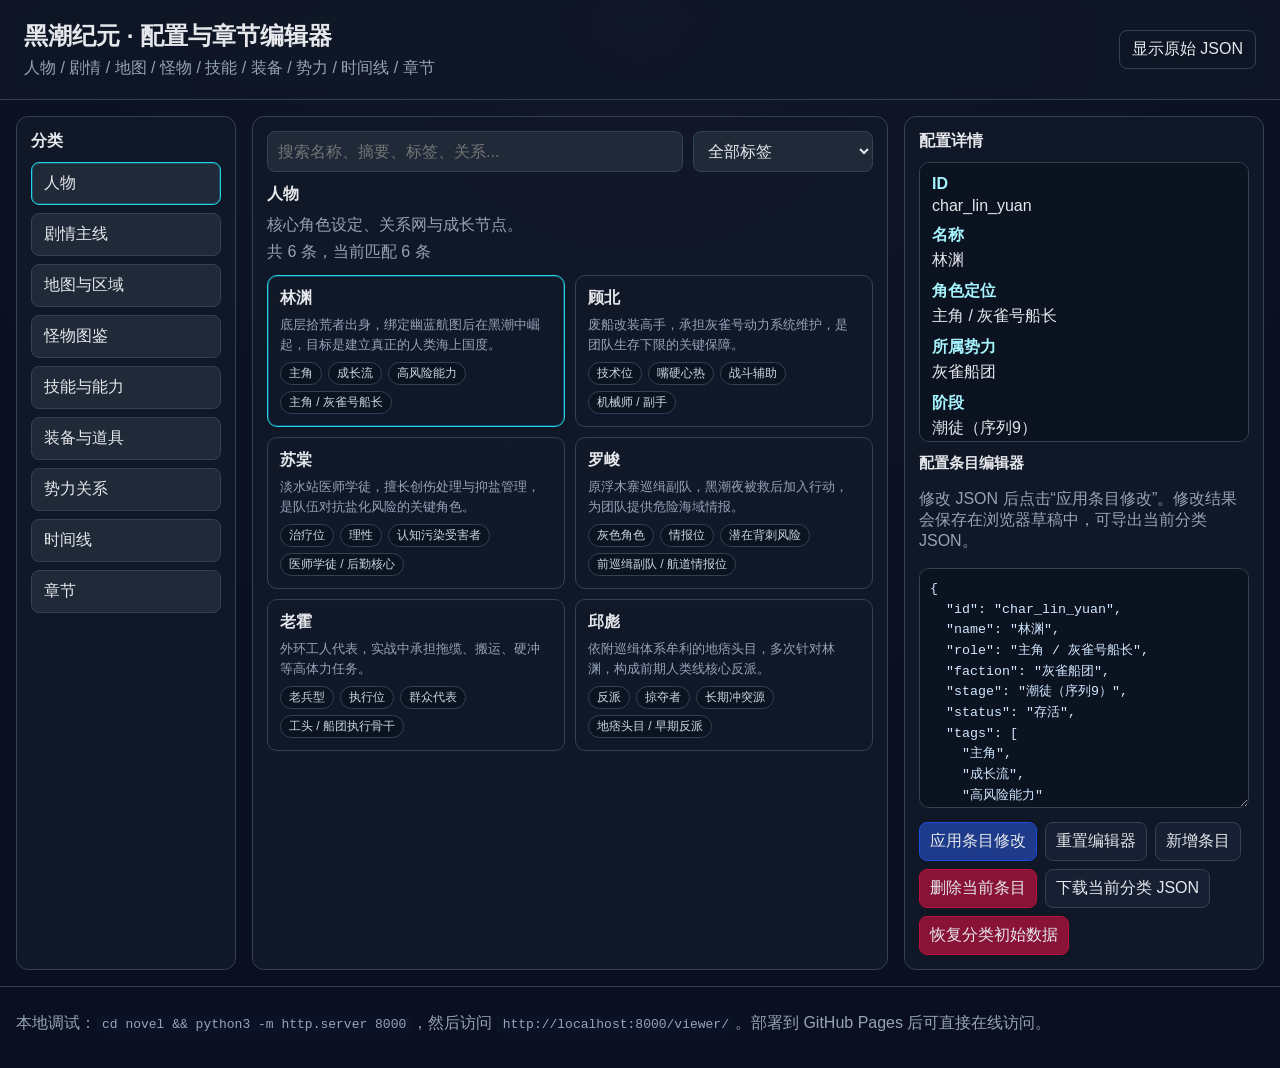
==== viewer/index.html @ f43b2234 "deploy: 324c08c429ba3ae05eafd2ba37b815612830734d" ====
<!doctype html>
<html lang="zh-CN">
  <head>
    <meta charset="UTF-8" />
    <meta name="viewport" content="width=device-width, initial-scale=1.0" />
    <title>黑潮纪元 - 世界观配置与章节编辑器</title>
    <link rel="stylesheet" href="./styles.css" />
  </head>
  <body>
    <header class="topbar">
      <div>
        <h1>黑潮纪元 · 配置与章节编辑器</h1>
        <p>人物 / 剧情 / 地图 / 怪物 / 技能 / 装备 / 势力 / 时间线 / 章节</p>
      </div>
      <button id="toggleRawBtn" class="ghost-btn">显示原始 JSON</button>
    </header>

    <main class="layout">
      <aside class="sidebar">
        <h2>分类</h2>
        <nav id="categoryTabs" class="tabs"></nav>
      </aside>

      <section class="content">
        <section class="controls">
          <input
            id="searchInput"
            type="search"
            placeholder="搜索名称、摘要、标签、关系..."
          />
          <select id="tagSelect">
            <option value="">全部标签</option>
          </select>
        </section>

        <section class="meta">
          <h2 id="datasetTitle">加载中...</h2>
          <p id="datasetDesc"></p>
          <p id="datasetCount"></p>
        </section>

        <section id="cardsContainer" class="cards"></section>
      </section>

      <aside class="detail">
        <h2 id="detailTitle">详情</h2>
        <div id="detailPanel" class="detail-panel">
          <p class="muted">点击左侧卡片查看详情</p>
        </div>
        <section id="previewSection" class="preview-section hidden">
          <h3>章节预览</h3>
          <div id="previewPanel" class="preview-panel"></div>
        </section>
        <section class="editor-section">
          <h3 id="editorTitle">编辑器</h3>
          <p id="editorHint" class="muted">
            你可以在此修改配置条目或章节正文。配置修改仅在浏览器内生效，可导出保存。
          </p>
          <textarea
            id="editorTextarea"
            class="editor-textarea"
            spellcheck="false"
            placeholder="选择左侧条目后开始编辑..."
          ></textarea>
          <div id="editorButtons" class="editor-buttons"></div>
        </section>
        <pre id="rawPanel" class="raw-panel hidden"></pre>
      </aside>
    </main>

    <footer class="footer">
      <p>
        本地调试：<code>cd novel && python3 -m http.server 8000</code>，然后访问
        <code>http://localhost:8000/viewer/</code>。部署到 GitHub Pages 后可直接在线访问。
      </p>
    </footer>

    <script src="./app.js" defer></script>
  </body>
</html>
---- viewer/styles.css ----
:root {
  color-scheme: dark;
  --bg: #0f172a;
  --panel: #111827;
  --panel-2: #1f2937;
  --text: #e5e7eb;
  --muted: #94a3b8;
  --primary: #22d3ee;
  --primary-2: #06b6d4;
  --danger: #fb7185;
  --line: #334155;
}

* {
  box-sizing: border-box;
}

body {
  margin: 0;
  font-family: "Segoe UI", "PingFang SC", "Microsoft YaHei", sans-serif;
  background: radial-gradient(circle at top, #111827, #0b1020 60%);
  color: var(--text);
}

.topbar {
  display: flex;
  justify-content: space-between;
  align-items: center;
  padding: 20px 24px;
  border-bottom: 1px solid var(--line);
  background: rgba(17, 24, 39, 0.7);
  backdrop-filter: blur(6px);
}

.topbar h1 {
  margin: 0;
  font-size: 24px;
}

.topbar p {
  margin: 6px 0 0;
  color: var(--muted);
}

.layout {
  display: grid;
  grid-template-columns: 220px 1fr 360px;
  gap: 16px;
  padding: 16px;
  min-height: calc(100vh - 140px);
}

.sidebar,
.content,
.detail {
  background: rgba(17, 24, 39, 0.9);
  border: 1px solid var(--line);
  border-radius: 12px;
  padding: 14px;
}

.sidebar h2,
.detail h2,
.meta h2 {
  margin: 0 0 10px;
  font-size: 16px;
}

.tabs {
  display: flex;
  flex-direction: column;
  gap: 8px;
}

.tab-btn {
  border: 1px solid var(--line);
  background: var(--panel-2);
  color: var(--text);
  border-radius: 8px;
  padding: 10px 12px;
  text-align: left;
  cursor: pointer;
}

.tab-btn:hover {
  border-color: var(--primary-2);
}

.tab-btn.active {
  border-color: var(--primary);
  box-shadow: 0 0 0 1px rgba(34, 211, 238, 0.25) inset;
}

.controls {
  display: grid;
  grid-template-columns: 1fr 180px;
  gap: 10px;
  margin-bottom: 12px;
}

input,
select,
button {
  font: inherit;
}

input,
select {
  border: 1px solid var(--line);
  background: var(--panel-2);
  color: var(--text);
  border-radius: 8px;
  padding: 10px;
}

.meta {
  margin-bottom: 12px;
}

.meta p {
  margin: 6px 0;
  color: var(--muted);
}

.cards {
  display: grid;
  grid-template-columns: repeat(auto-fill, minmax(220px, 1fr));
  gap: 10px;
}

.card {
  border: 1px solid var(--line);
  border-radius: 10px;
  background: linear-gradient(180deg, #111827, #0f172a);
  padding: 12px;
  cursor: pointer;
}

.card:hover {
  border-color: var(--primary-2);
}

.card.active {
  border-color: var(--primary);
  box-shadow: 0 0 0 1px rgba(34, 211, 238, 0.3) inset;
}

.card h3 {
  margin: 0 0 6px;
  font-size: 16px;
}

.card p {
  margin: 0 0 8px;
  color: var(--muted);
  font-size: 13px;
  line-height: 1.5;
}

.chips {
  display: flex;
  flex-wrap: wrap;
  gap: 6px;
}

.chip {
  display: inline-block;
  font-size: 12px;
  padding: 2px 8px;
  border-radius: 999px;
  border: 1px solid var(--line);
  color: #cbd5e1;
  background: #0b1220;
}

.detail-panel {
  border: 1px solid var(--line);
  border-radius: 10px;
  padding: 12px;
  background: #0b1220;
  max-height: 280px;
  overflow: auto;
}

.detail-row {
  margin-bottom: 10px;
}

.detail-row strong {
  display: block;
  margin-bottom: 4px;
  color: #a5f3fc;
}

.detail-row ul {
  margin: 0;
  padding-left: 18px;
}

.raw-panel {
  border: 1px solid var(--line);
  border-radius: 10px;
  padding: 10px;
  margin-top: 10px;
  background: #0a0f1d;
  color: #d1d5db;
  max-height: 320px;
  overflow: auto;
  font-size: 12px;
}

.preview-section {
  margin-top: 12px;
}

.preview-section h3,
.editor-section h3 {
  margin: 0 0 8px;
  font-size: 15px;
}

.preview-panel {
  border: 1px solid var(--line);
  border-radius: 10px;
  padding: 12px;
  background: #0a1325;
  max-height: 280px;
  overflow: auto;
  line-height: 1.68;
}

.preview-panel h1,
.preview-panel h2,
.preview-panel h3,
.preview-panel h4 {
  margin: 12px 0 8px;
}

.preview-panel p {
  margin: 8px 0;
}

.preview-panel pre {
  background: #020617;
  border: 1px solid #1e293b;
  border-radius: 8px;
  padding: 10px;
  overflow: auto;
}

.preview-panel blockquote {
  border-left: 3px solid var(--primary-2);
  margin: 8px 0;
  padding: 4px 10px;
  color: #cbd5e1;
}

.editor-section {
  margin-top: 12px;
}

.editor-textarea {
  width: 100%;
  min-height: 240px;
  resize: vertical;
  border: 1px solid var(--line);
  border-radius: 10px;
  background: #0b1220;
  color: #d1e7ff;
  padding: 10px;
  line-height: 1.55;
  font-family: ui-monospace, SFMono-Regular, Menlo, Consolas, "Liberation Mono",
    monospace;
}

.editor-buttons {
  display: flex;
  flex-wrap: wrap;
  gap: 8px;
  margin-top: 10px;
}

.editor-buttons button {
  border: 1px solid var(--line);
  background: #172033;
  color: var(--text);
  border-radius: 8px;
  padding: 8px 10px;
  cursor: pointer;
}

.editor-buttons button:hover {
  border-color: var(--primary-2);
}

.editor-buttons .primary {
  border-color: #1d4ed8;
  background: #1e3a8a;
}

.editor-buttons .danger {
  border-color: #be123c;
  background: #881337;
}

.muted {
  color: var(--muted);
}

.hidden {
  display: none;
}

.ghost-btn {
  border: 1px solid var(--line);
  background: transparent;
  color: var(--text);
  border-radius: 8px;
  padding: 8px 12px;
  cursor: pointer;
}

.ghost-btn:hover {
  border-color: var(--primary-2);
}

.footer {
  border-top: 1px solid var(--line);
  padding: 10px 16px 18px;
  color: var(--muted);
}

code {
  background: #0a1325;
  padding: 2px 6px;
  border-radius: 4px;
}

@media (max-width: 1200px) {
  .layout {
    grid-template-columns: 200px 1fr;
  }

  .detail {
    grid-column: 1 / -1;
  }
}

@media (max-width: 760px) {
  .layout {
    grid-template-columns: 1fr;
  }

  .controls {
    grid-template-columns: 1fr;
  }
}
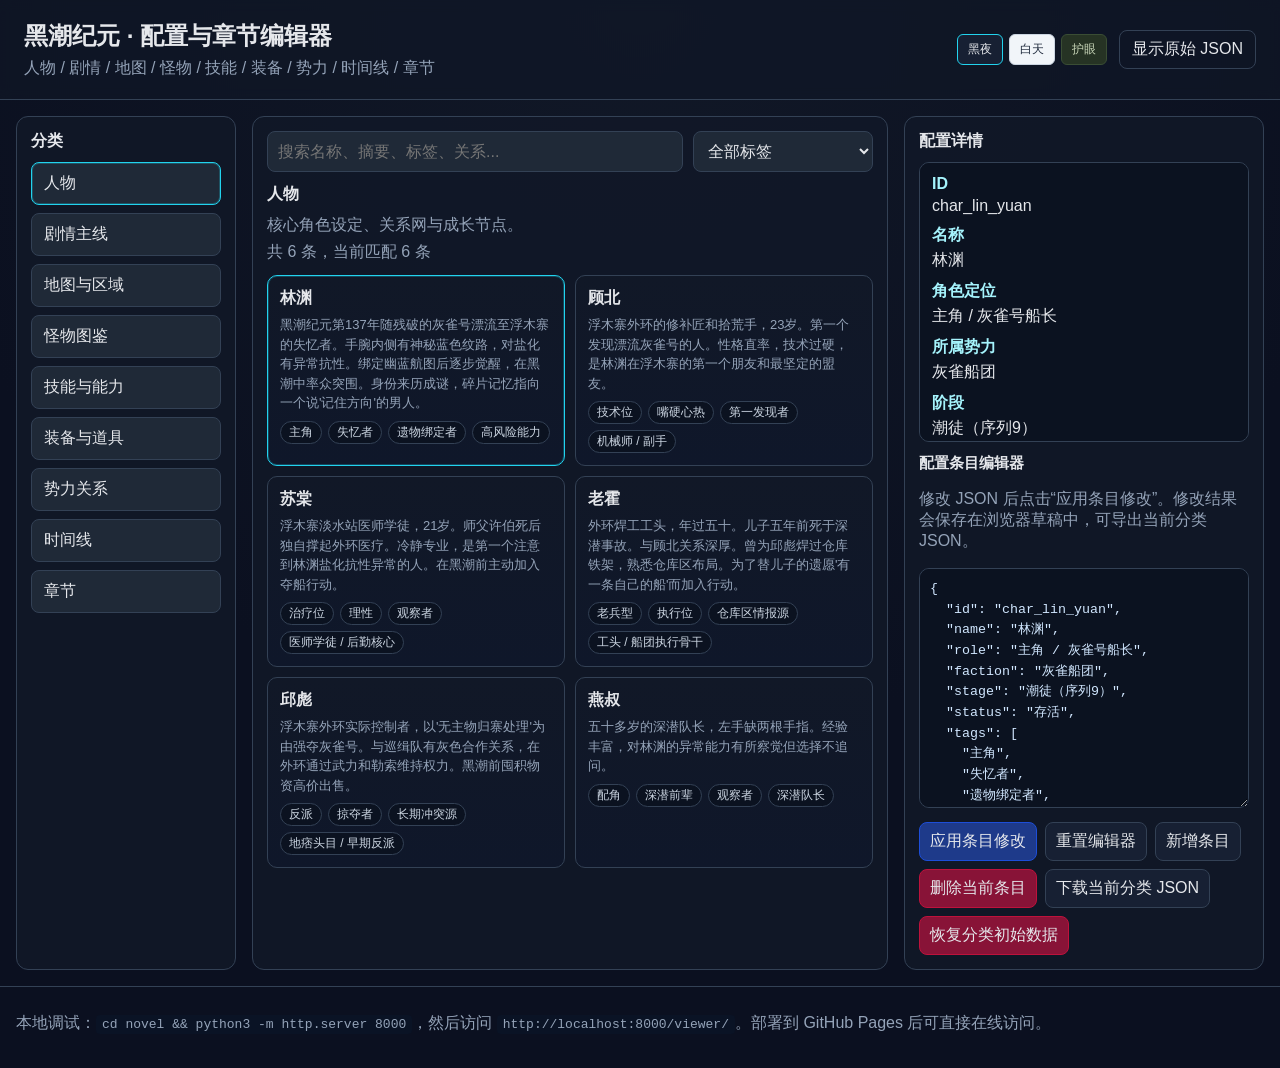
==== commit f3be119f: "deploy: b400ef8dde9fbc52b70e9753ea28cb226a6efd46" ====
--- a/viewer/index.html
+++ b/viewer/index.html
@@ -12,7 +12,14 @@
         <h1>黑潮纪元 · 配置与章节编辑器</h1>
         <p>人物 / 剧情 / 地图 / 怪物 / 技能 / 装备 / 势力 / 时间线 / 章节</p>
       </div>
-      <button id="toggleRawBtn" class="ghost-btn">显示原始 JSON</button>
+      <div style="display:flex;align-items:center;gap:12px;">
+        <div id="themeSwitcher" class="theme-switcher">
+          <button class="theme-btn active" data-theme="dark" type="button">黑夜</button>
+          <button class="theme-btn" data-theme="light" type="button">白天</button>
+          <button class="theme-btn" data-theme="eye-care" type="button">护眼</button>
+        </div>
+        <button id="toggleRawBtn" class="ghost-btn">显示原始 JSON</button>
+      </div>
     </header>
 
     <main class="layout">
@@ -75,6 +82,48 @@
       </p>
     </footer>
 
+    <div id="previewModal" class="preview-modal hidden" role="dialog" aria-modal="true">
+      <div class="preview-modal-inner">
+        <header class="preview-modal-header">
+          <h2>章节全屏预览</h2>
+          <button id="closePreviewModalBtn" class="ghost-btn" type="button">
+            关闭
+          </button>
+        </header>
+        <div id="previewModalContent" class="preview-modal-content"></div>
+      </div>
+    </div>
+
+    <div id="finalizeModal" class="finalize-modal hidden" role="dialog" aria-modal="true">
+      <div class="finalize-modal-inner">
+        <header class="finalize-modal-header">
+          <h2 id="finalizeModalTitle">章节完稿助手</h2>
+          <button id="closeFinalizeModalBtn" class="ghost-btn" type="button">关闭</button>
+        </header>
+        <div class="finalize-modal-body">
+          <section class="finalize-checklist">
+            <h3>连贯性检查清单</h3>
+            <div id="finalizeChecklistContent" class="finalize-checklist-content"></div>
+          </section>
+          <section class="finalize-summary">
+            <h3>摘要模板</h3>
+            <textarea
+              id="finalizeSummaryTextarea"
+              class="finalize-summary-textarea"
+              spellcheck="false"
+            ></textarea>
+            <div class="finalize-actions">
+              <button id="copyFinalizeSummaryBtn" class="primary" type="button">复制模板</button>
+              <button id="downloadFinalizeSummaryBtn" type="button">下载完稿记录</button>
+            </div>
+            <p class="muted">
+              建议把模板内容追加到 <code>novel/summaries/chapter-digest.md</code>。
+            </p>
+          </section>
+        </div>
+      </div>
+    </div>
+
     <script src="./app.js" defer></script>
   </body>
 </html>
--- a/viewer/styles.css
+++ b/viewer/styles.css
@@ -1,14 +1,98 @@
-:root {
+:root,
+[data-theme="dark"] {
   color-scheme: dark;
   --bg: #0f172a;
+  --bg-grad-1: #111827;
+  --bg-grad-2: #0b1020;
   --panel: #111827;
   --panel-2: #1f2937;
+  --panel-deep: #0b1220;
+  --panel-code: #0a1325;
+  --panel-darkest: #020617;
   --text: #e5e7eb;
+  --text-code: #d1e7ff;
   --muted: #94a3b8;
   --primary: #22d3ee;
   --primary-2: #06b6d4;
   --danger: #fb7185;
   --line: #334155;
+  --chip-bg: #0b1220;
+  --chip-text: #cbd5e1;
+  --detail-title: #a5f3fc;
+  --blockquote-text: #cbd5e1;
+  --card-grad-1: #111827;
+  --card-grad-2: #0f172a;
+  --modal-overlay: rgba(2, 6, 23, 0.8);
+  --btn-bg: #172033;
+  --btn-primary-border: #1d4ed8;
+  --btn-primary-bg: #1e3a8a;
+  --btn-danger-border: #be123c;
+  --btn-danger-bg: #881337;
+  --shadow-active: rgba(34, 211, 238, 0.25);
+}
+
+[data-theme="light"] {
+  color-scheme: light;
+  --bg: #f1f5f9;
+  --bg-grad-1: #e2e8f0;
+  --bg-grad-2: #f8fafc;
+  --panel: #ffffff;
+  --panel-2: #f1f5f9;
+  --panel-deep: #e2e8f0;
+  --panel-code: #f8fafc;
+  --panel-darkest: #ffffff;
+  --text: #1e293b;
+  --text-code: #334155;
+  --muted: #64748b;
+  --primary: #0891b2;
+  --primary-2: #0e7490;
+  --danger: #e11d48;
+  --line: #cbd5e1;
+  --chip-bg: #e2e8f0;
+  --chip-text: #475569;
+  --detail-title: #0e7490;
+  --blockquote-text: #475569;
+  --card-grad-1: #ffffff;
+  --card-grad-2: #f8fafc;
+  --modal-overlay: rgba(15, 23, 42, 0.4);
+  --btn-bg: #e2e8f0;
+  --btn-primary-border: #2563eb;
+  --btn-primary-bg: #dbeafe;
+  --btn-danger-border: #e11d48;
+  --btn-danger-bg: #ffe4e6;
+  --shadow-active: rgba(8, 145, 178, 0.2);
+}
+
+[data-theme="eye-care"] {
+  color-scheme: dark;
+  --bg: #1a2318;
+  --bg-grad-1: #1e2a1c;
+  --bg-grad-2: #141c12;
+  --panel: #1e2a1c;
+  --panel-2: #263324;
+  --panel-deep: #162016;
+  --panel-code: #1a2618;
+  --panel-darkest: #111a10;
+  --text: #c8d6b8;
+  --text-code: #b8ccaa;
+  --muted: #7a9468;
+  --primary: #66bb6a;
+  --primary-2: #4caf50;
+  --danger: #ef9a9a;
+  --line: #3a4d34;
+  --chip-bg: #162016;
+  --chip-text: #a0b890;
+  --detail-title: #81c784;
+  --blockquote-text: #a0b890;
+  --card-grad-1: #1e2a1c;
+  --card-grad-2: #1a2318;
+  --modal-overlay: rgba(10, 14, 8, 0.82);
+  --btn-bg: #243020;
+  --btn-primary-border: #388e3c;
+  --btn-primary-bg: #1b5e20;
+  --btn-danger-border: #c62828;
+  --btn-danger-bg: #4e1a1a;
+  --shadow-active: rgba(102, 187, 106, 0.25);
 }
 
 * {
@@ -18,8 +102,13 @@
 body {
   margin: 0;
   font-family: "Segoe UI", "PingFang SC", "Microsoft YaHei", sans-serif;
-  background: radial-gradient(circle at top, #111827, #0b1020 60%);
-  color: var(--text);
+  background: radial-gradient(circle at top, var(--bg-grad-1), var(--bg-grad-2) 60%);
+  color: var(--text);
+  transition: background 0.3s, color 0.3s;
+}
+
+body.modal-open {
+  overflow: hidden;
 }
 
 .topbar {
@@ -28,8 +117,33 @@
   align-items: center;
   padding: 20px 24px;
   border-bottom: 1px solid var(--line);
-  background: rgba(17, 24, 39, 0.7);
+  background: color-mix(in srgb, var(--panel) 70%, transparent);
   backdrop-filter: blur(6px);
+}
+
+.theme-switcher {
+  display: flex;
+  gap: 6px;
+}
+
+.theme-btn {
+  border: 1px solid var(--line);
+  background: var(--panel-2);
+  color: var(--text);
+  border-radius: 6px;
+  padding: 6px 10px;
+  font-size: 12px;
+  cursor: pointer;
+  transition: border-color 0.2s, background 0.2s;
+}
+
+.theme-btn:hover {
+  border-color: var(--primary-2);
+}
+
+.theme-btn.active {
+  border-color: var(--primary);
+  background: var(--btn-bg);
 }
 
 .topbar h1 {
@@ -53,7 +167,7 @@
 .sidebar,
 .content,
 .detail {
-  background: rgba(17, 24, 39, 0.9);
+  background: color-mix(in srgb, var(--panel) 90%, transparent);
   border: 1px solid var(--line);
   border-radius: 12px;
   padding: 14px;
@@ -88,7 +202,7 @@
 
 .tab-btn.active {
   border-color: var(--primary);
-  box-shadow: 0 0 0 1px rgba(34, 211, 238, 0.25) inset;
+  box-shadow: 0 0 0 1px var(--shadow-active) inset;
 }
 
 .controls {
@@ -131,7 +245,7 @@
 .card {
   border: 1px solid var(--line);
   border-radius: 10px;
-  background: linear-gradient(180deg, #111827, #0f172a);
+  background: linear-gradient(180deg, var(--card-grad-1), var(--card-grad-2));
   padding: 12px;
   cursor: pointer;
 }
@@ -142,7 +256,7 @@
 
 .card.active {
   border-color: var(--primary);
-  box-shadow: 0 0 0 1px rgba(34, 211, 238, 0.3) inset;
+  box-shadow: 0 0 0 1px var(--shadow-active) inset;
 }
 
 .card h3 {
@@ -169,15 +283,35 @@
   padding: 2px 8px;
   border-radius: 999px;
   border: 1px solid var(--line);
-  color: #cbd5e1;
-  background: #0b1220;
+  color: var(--chip-text);
+  background: var(--chip-bg);
+}
+
+.card-actions {
+  margin-top: 10px;
+  display: flex;
+  gap: 8px;
+}
+
+.card-action-btn {
+  border: 1px solid var(--line);
+  background: var(--btn-bg);
+  color: var(--text);
+  border-radius: 8px;
+  padding: 6px 10px;
+  font-size: 12px;
+  cursor: pointer;
+}
+
+.card-action-btn:hover {
+  border-color: var(--primary-2);
 }
 
 .detail-panel {
   border: 1px solid var(--line);
   border-radius: 10px;
   padding: 12px;
-  background: #0b1220;
+  background: var(--panel-deep);
   max-height: 280px;
   overflow: auto;
 }
@@ -189,7 +323,7 @@
 .detail-row strong {
   display: block;
   margin-bottom: 4px;
-  color: #a5f3fc;
+  color: var(--detail-title);
 }
 
 .detail-row ul {
@@ -202,8 +336,8 @@
   border-radius: 10px;
   padding: 10px;
   margin-top: 10px;
-  background: #0a0f1d;
-  color: #d1d5db;
+  background: var(--panel-darkest);
+  color: var(--text);
   max-height: 320px;
   overflow: auto;
   font-size: 12px;
@@ -223,7 +357,7 @@
   border: 1px solid var(--line);
   border-radius: 10px;
   padding: 12px;
-  background: #0a1325;
+  background: var(--panel-code);
   max-height: 280px;
   overflow: auto;
   line-height: 1.68;
@@ -241,8 +375,8 @@
 }
 
 .preview-panel pre {
-  background: #020617;
-  border: 1px solid #1e293b;
+  background: var(--panel-darkest);
+  border: 1px solid var(--line);
   border-radius: 8px;
   padding: 10px;
   overflow: auto;
@@ -252,7 +386,180 @@
   border-left: 3px solid var(--primary-2);
   margin: 8px 0;
   padding: 4px 10px;
-  color: #cbd5e1;
+  color: var(--blockquote-text);
+}
+
+.preview-modal {
+  position: fixed;
+  inset: 0;
+  background: var(--modal-overlay);
+  display: grid;
+  place-items: center;
+  z-index: 50;
+  padding: 14px;
+}
+
+.preview-modal-inner {
+  width: min(1200px, 98vw);
+  height: min(92vh, 980px);
+  border: 1px solid var(--line);
+  border-radius: 14px;
+  background: var(--panel-darkest);
+  display: flex;
+  flex-direction: column;
+}
+
+.preview-modal-header {
+  display: flex;
+  justify-content: space-between;
+  align-items: center;
+  padding: 12px 14px;
+  border-bottom: 1px solid var(--line);
+  background: var(--panel);
+}
+
+.preview-modal-header h2 {
+  margin: 0;
+  font-size: 18px;
+}
+
+.preview-modal-content {
+  flex: 1;
+  overflow: auto;
+  padding: 18px 22px;
+  line-height: 1.75;
+}
+
+.preview-modal-content h1,
+.preview-modal-content h2,
+.preview-modal-content h3,
+.preview-modal-content h4 {
+  margin: 14px 0 10px;
+}
+
+.preview-modal-content p {
+  margin: 10px 0;
+}
+
+.preview-modal-content pre {
+  background: var(--panel-deep);
+  border: 1px solid var(--line);
+  border-radius: 8px;
+  padding: 12px;
+  overflow: auto;
+}
+
+.preview-modal-content blockquote {
+  border-left: 4px solid var(--primary-2);
+  padding: 4px 12px;
+  color: var(--blockquote-text);
+  margin: 10px 0;
+}
+
+.finalize-modal {
+  position: fixed;
+  inset: 0;
+  background: var(--modal-overlay);
+  display: grid;
+  place-items: center;
+  z-index: 60;
+  padding: 14px;
+}
+
+.finalize-modal-inner {
+  width: min(1320px, 98vw);
+  height: min(94vh, 1020px);
+  border: 1px solid var(--line);
+  border-radius: 14px;
+  background: var(--panel-darkest);
+  display: flex;
+  flex-direction: column;
+}
+
+.finalize-modal-header {
+  display: flex;
+  align-items: center;
+  justify-content: space-between;
+  gap: 10px;
+  padding: 12px 14px;
+  border-bottom: 1px solid var(--line);
+  background: var(--panel);
+}
+
+.finalize-modal-header h2 {
+  margin: 0;
+  font-size: 18px;
+}
+
+.finalize-modal-body {
+  display: grid;
+  grid-template-columns: 1fr 1fr;
+  gap: 12px;
+  flex: 1;
+  overflow: hidden;
+  padding: 12px;
+}
+
+.finalize-checklist,
+.finalize-summary {
+  border: 1px solid var(--line);
+  border-radius: 10px;
+  background: var(--panel-deep);
+  padding: 12px;
+  display: flex;
+  flex-direction: column;
+  min-height: 0;
+}
+
+.finalize-checklist h3,
+.finalize-summary h3 {
+  margin: 0 0 8px;
+  font-size: 15px;
+}
+
+.finalize-checklist-content {
+  flex: 1;
+  overflow: auto;
+  line-height: 1.68;
+}
+
+.finalize-summary-textarea {
+  flex: 1;
+  min-height: 260px;
+  resize: vertical;
+  border: 1px solid var(--line);
+  border-radius: 10px;
+  background: var(--panel-darkest);
+  color: var(--text-code);
+  padding: 10px;
+  line-height: 1.55;
+  font-family: ui-monospace, SFMono-Regular, Menlo, Consolas, "Liberation Mono",
+    monospace;
+}
+
+.finalize-actions {
+  margin-top: 10px;
+  display: flex;
+  gap: 8px;
+  flex-wrap: wrap;
+}
+
+.finalize-actions button {
+  border: 1px solid var(--line);
+  background: var(--btn-bg);
+  color: var(--text);
+  border-radius: 8px;
+  padding: 8px 10px;
+  cursor: pointer;
+}
+
+.finalize-actions button:hover {
+  border-color: var(--primary-2);
+}
+
+.finalize-actions .primary {
+  border-color: var(--btn-primary-border);
+  background: var(--btn-primary-bg);
 }
 
 .editor-section {
@@ -265,8 +572,8 @@
   resize: vertical;
   border: 1px solid var(--line);
   border-radius: 10px;
-  background: #0b1220;
-  color: #d1e7ff;
+  background: var(--panel-deep);
+  color: var(--text-code);
   padding: 10px;
   line-height: 1.55;
   font-family: ui-monospace, SFMono-Regular, Menlo, Consolas, "Liberation Mono",
@@ -282,7 +589,7 @@
 
 .editor-buttons button {
   border: 1px solid var(--line);
-  background: #172033;
+  background: var(--btn-bg);
   color: var(--text);
   border-radius: 8px;
   padding: 8px 10px;
@@ -294,13 +601,13 @@
 }
 
 .editor-buttons .primary {
-  border-color: #1d4ed8;
-  background: #1e3a8a;
+  border-color: var(--btn-primary-border);
+  background: var(--btn-primary-bg);
 }
 
 .editor-buttons .danger {
-  border-color: #be123c;
-  background: #881337;
+  border-color: var(--btn-danger-border);
+  background: var(--btn-danger-bg);
 }
 
 .muted {
@@ -331,7 +638,7 @@
 }
 
 code {
-  background: #0a1325;
+  background: var(--panel-code);
   padding: 2px 6px;
   border-radius: 4px;
 }
@@ -354,4 +661,8 @@
   .controls {
     grid-template-columns: 1fr;
   }
-}
+
+  .finalize-modal-body {
+    grid-template-columns: 1fr;
+  }
+}
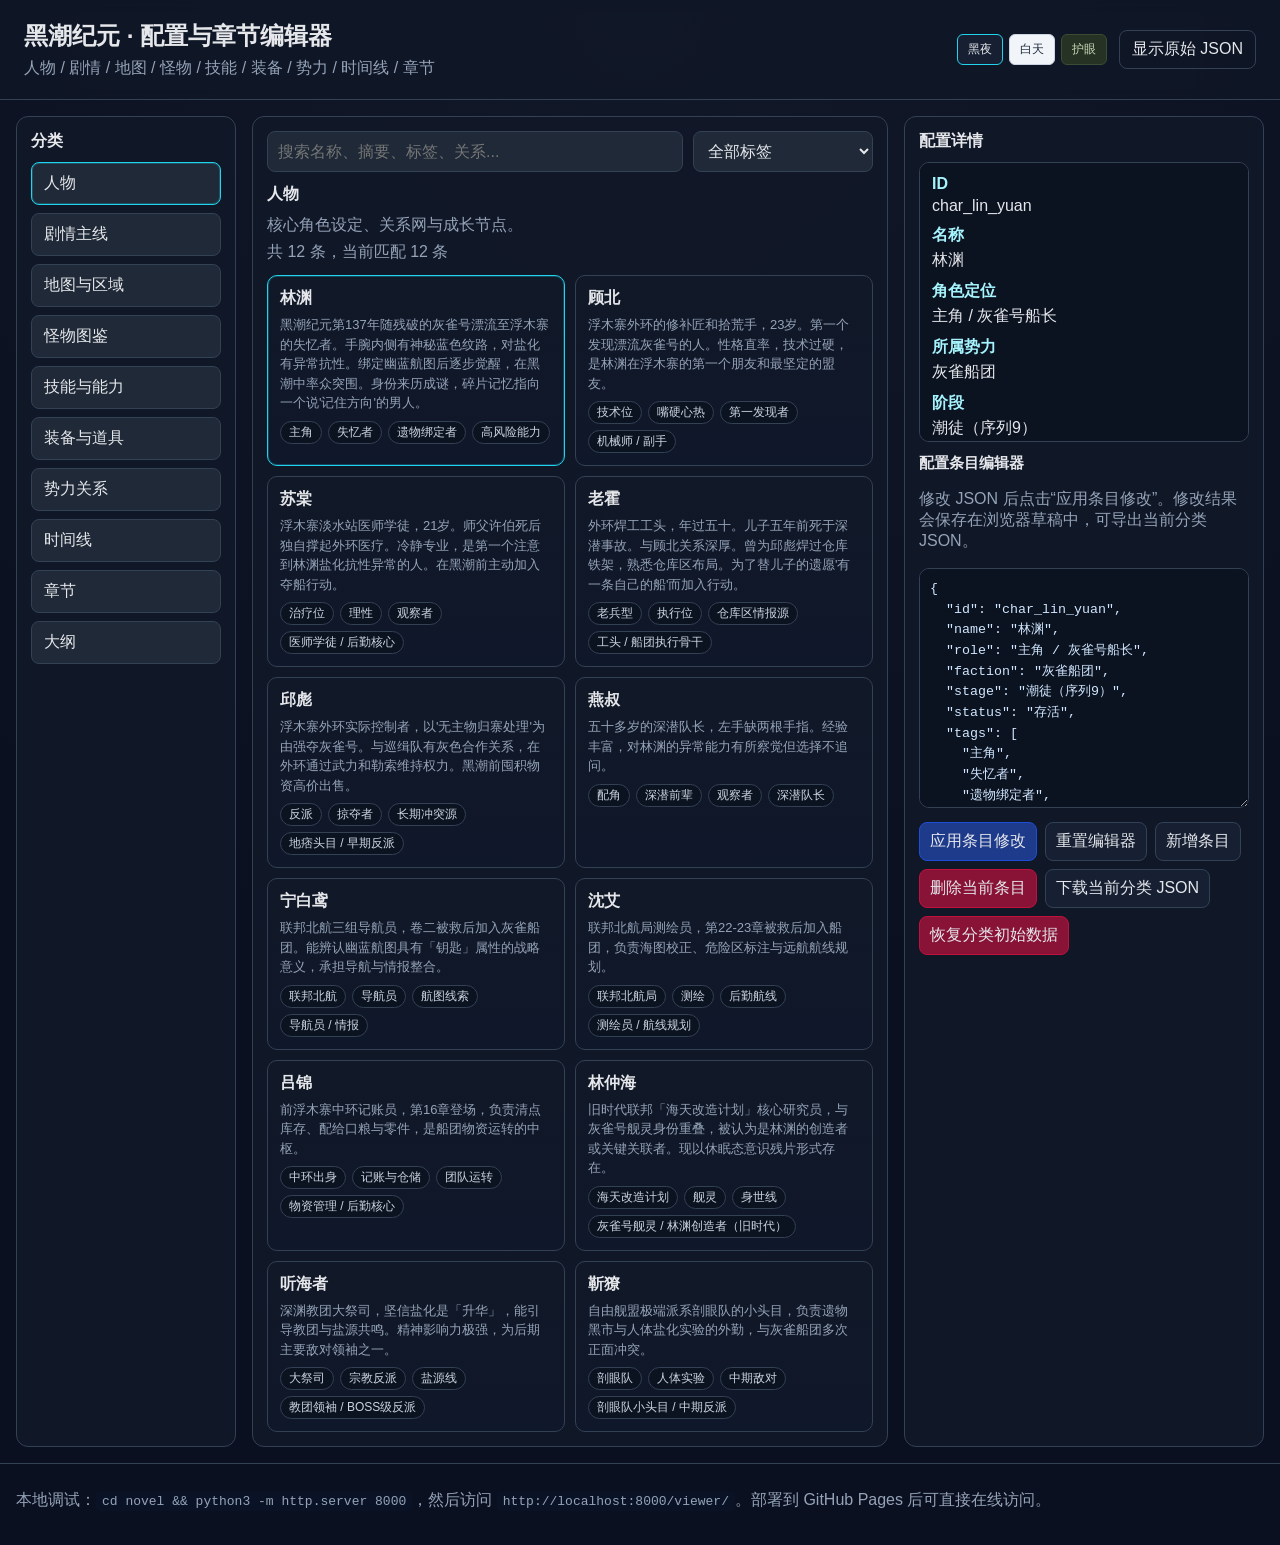
==== commit 8543132b: "deploy: c4b5a60595fea95048be9868766652a043240017" ====
--- a/viewer/index.html
+++ b/viewer/index.html
@@ -86,11 +86,27 @@
       <div class="preview-modal-inner">
         <header class="preview-modal-header">
           <h2>章节全屏预览</h2>
-          <button id="closePreviewModalBtn" class="ghost-btn" type="button">
-            关闭
-          </button>
+          <div style="display:flex;gap:8px;align-items:center;">
+            <button id="toggleAnnotationPanelBtn" class="ghost-btn" type="button">评论列表</button>
+            <button id="exportAnnotationsBtn" class="ghost-btn" type="button">导出评论</button>
+            <button id="closePreviewModalBtn" class="ghost-btn" type="button">关闭</button>
+          </div>
         </header>
-        <div id="previewModalContent" class="preview-modal-content"></div>
+        <div class="preview-modal-body">
+          <div id="previewModalContent" class="preview-modal-content"></div>
+          <aside id="annotationPanel" class="annotation-panel hidden">
+            <h3>本章评论</h3>
+            <div id="annotationList" class="annotation-list"></div>
+          </aside>
+        </div>
+      </div>
+    </div>
+
+    <div id="annotationPopover" class="annotation-popover hidden">
+      <textarea id="annotationInput" class="annotation-input" placeholder="输入评论..." rows="3"></textarea>
+      <div class="annotation-popover-actions">
+        <button id="saveAnnotationBtn" class="ghost-btn" type="button">保存</button>
+        <button id="cancelAnnotationBtn" class="ghost-btn" type="button">取消</button>
       </div>
     </div>
 
--- a/viewer/styles.css
+++ b/viewer/styles.css
@@ -423,11 +423,134 @@
   font-size: 18px;
 }
 
+.preview-modal-body {
+  display: flex;
+  flex: 1;
+  overflow: hidden;
+}
+
 .preview-modal-content {
   flex: 1;
   overflow: auto;
   padding: 18px 22px;
   line-height: 1.75;
+}
+
+.annotation-panel {
+  width: 320px;
+  border-left: 1px solid var(--line);
+  background: var(--panel);
+  overflow: auto;
+  padding: 12px;
+  flex-shrink: 0;
+}
+
+.annotation-panel h3 {
+  margin: 0 0 10px;
+  font-size: 15px;
+}
+
+.annotation-list {
+  display: flex;
+  flex-direction: column;
+  gap: 10px;
+}
+
+.annotation-item {
+  border: 1px solid var(--line);
+  border-radius: 8px;
+  padding: 10px;
+  background: var(--panel-deep);
+  font-size: 13px;
+  cursor: pointer;
+  transition: border-color 0.2s;
+}
+
+.annotation-item:hover {
+  border-color: var(--primary-2);
+}
+
+.annotation-item-text {
+  color: var(--primary);
+  font-size: 12px;
+  margin-bottom: 6px;
+  line-height: 1.4;
+  padding: 4px 6px;
+  background: color-mix(in srgb, var(--primary) 10%, transparent);
+  border-radius: 4px;
+  word-break: break-all;
+}
+
+.annotation-item-comment {
+  margin-bottom: 6px;
+  line-height: 1.5;
+}
+
+.annotation-item-meta {
+  color: var(--muted);
+  font-size: 11px;
+}
+
+.annotation-item-actions {
+  margin-top: 6px;
+  display: flex;
+  gap: 6px;
+}
+
+.annotation-item-actions button {
+  border: 1px solid var(--line);
+  background: var(--btn-bg);
+  color: var(--muted);
+  border-radius: 4px;
+  padding: 2px 8px;
+  font-size: 11px;
+  cursor: pointer;
+}
+
+.annotation-item-actions button:hover {
+  color: var(--danger);
+  border-color: var(--danger);
+}
+
+.annotation-popover {
+  position: fixed;
+  z-index: 100;
+  width: 300px;
+  border: 1px solid var(--primary-2);
+  border-radius: 10px;
+  background: var(--panel);
+  padding: 10px;
+  box-shadow: 0 8px 24px rgba(0,0,0,0.4);
+}
+
+.annotation-input {
+  width: 100%;
+  border: 1px solid var(--line);
+  border-radius: 6px;
+  background: var(--panel-deep);
+  color: var(--text);
+  padding: 8px;
+  font: inherit;
+  font-size: 13px;
+  resize: vertical;
+}
+
+.annotation-popover-actions {
+  display: flex;
+  gap: 6px;
+  margin-top: 8px;
+  justify-content: flex-end;
+}
+
+.annotation-highlight {
+  background: color-mix(in srgb, var(--primary) 25%, transparent);
+  border-bottom: 2px solid var(--primary);
+  cursor: pointer;
+  border-radius: 2px;
+}
+
+.annotation-highlight:hover {
+  background: color-mix(in srgb, var(--primary) 40%, transparent);
 }
 
 .preview-modal-content h1,
